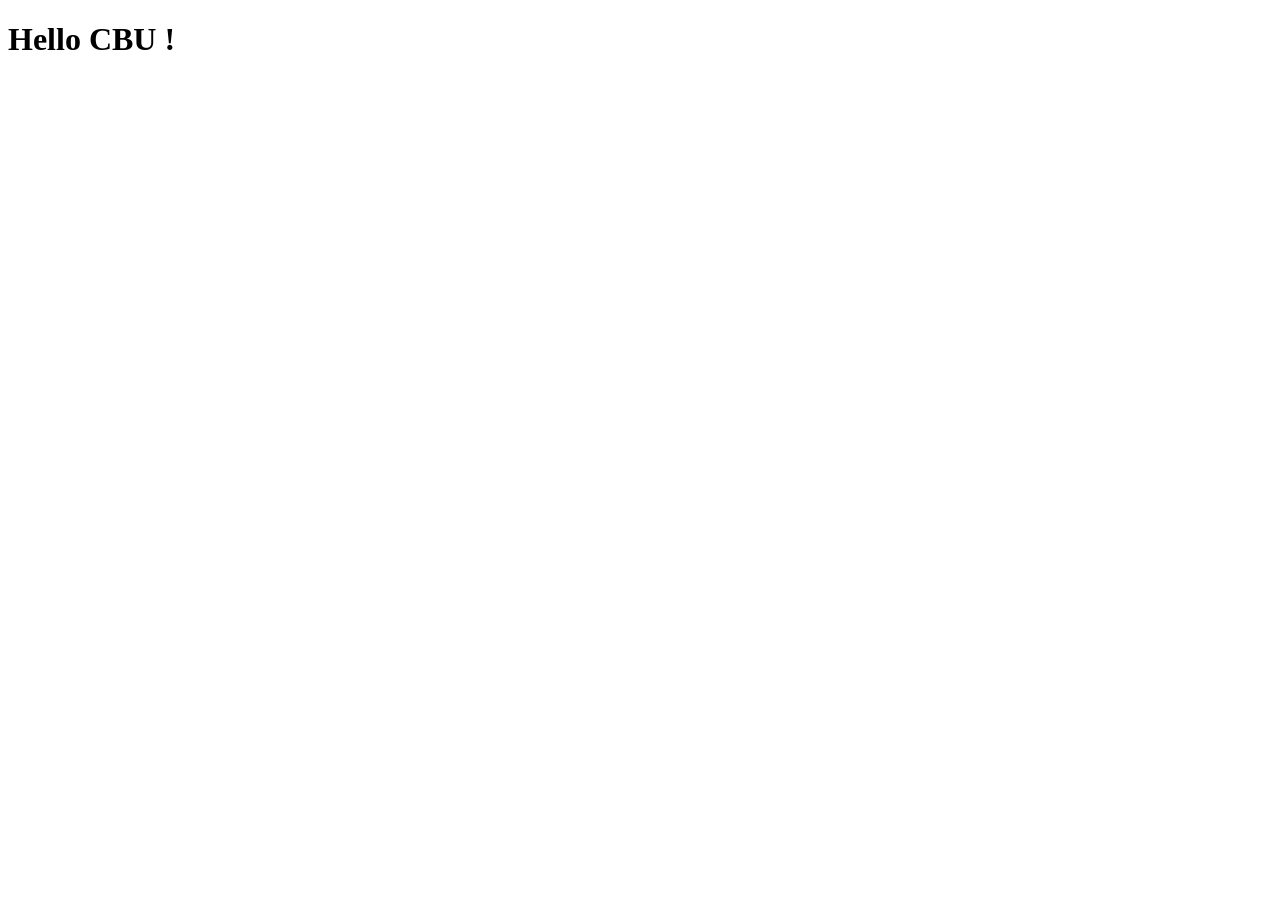
==== index.html @ d1c58624 "Add Week 1 lab page" ====
<!DOCTYPE html>
<html lang="en">
<head>
    <meta charset="UTF-8">
    <meta name="viewport" content="width=device-width, initial-scale=1.0">
    <title>CS361</title>
</head>
<body>
    <h1> Hello CBU ! </h1>
</body>
</html>
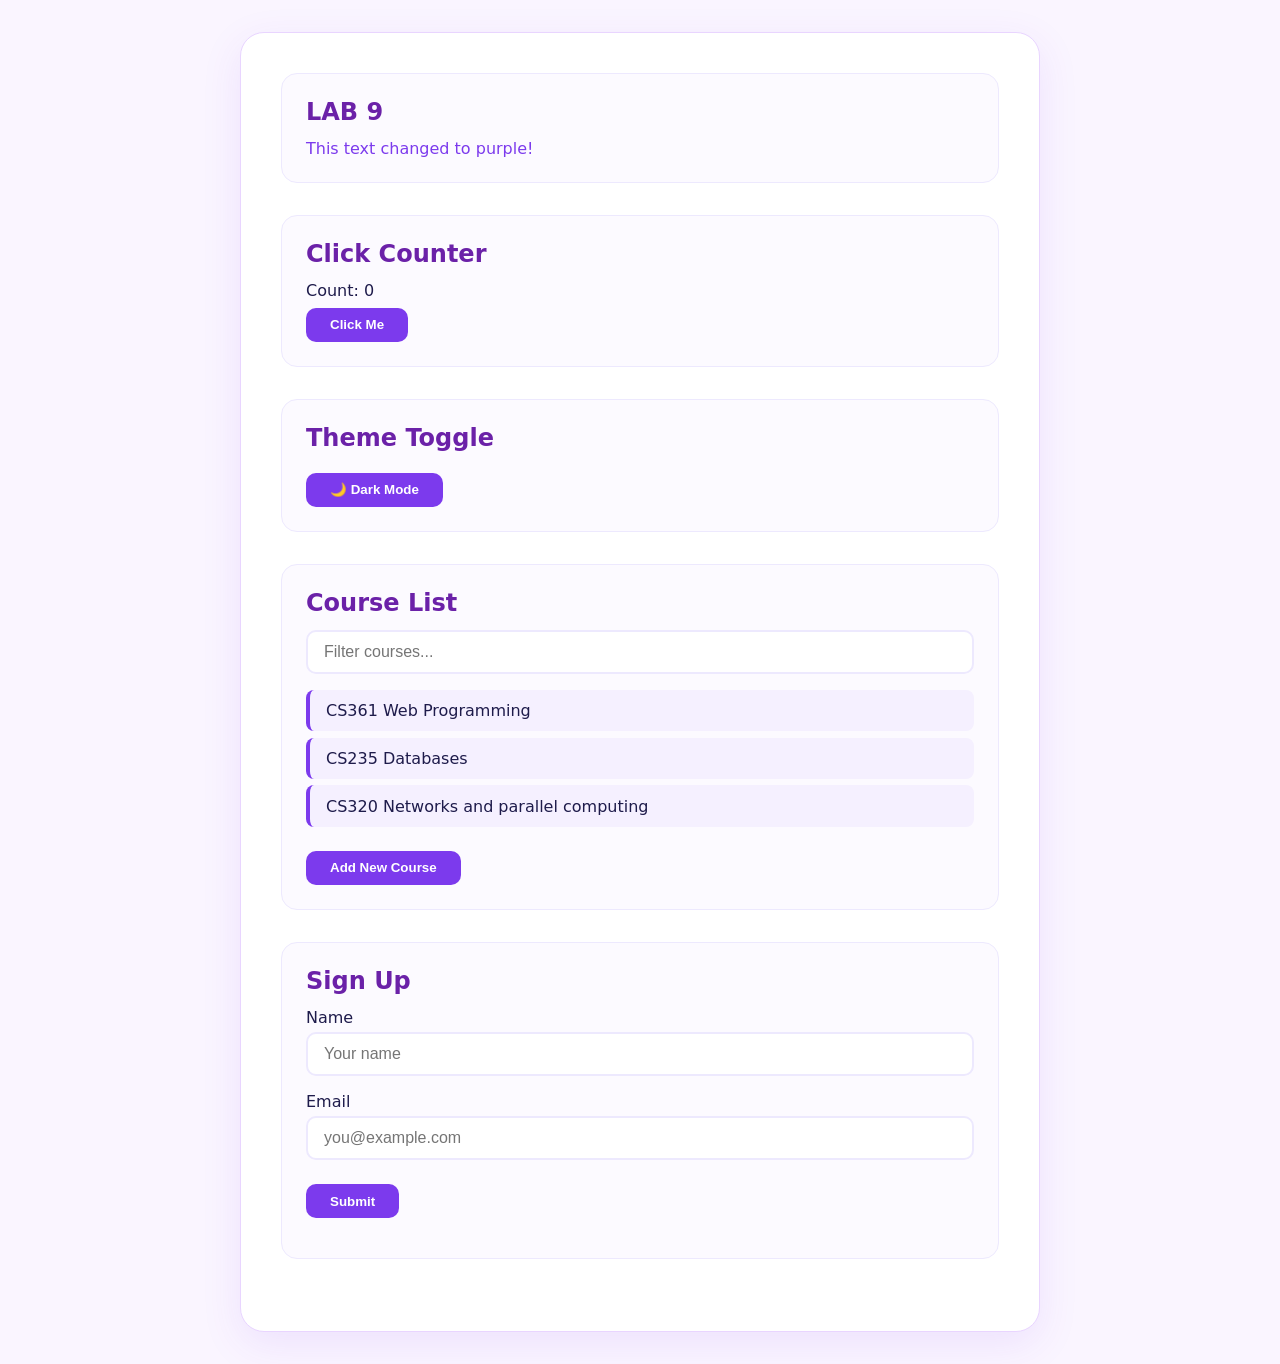
==== commit 202be9a3: "Lab 9" ====
--- a/index.html
+++ b/index.html
@@ -1,11 +1,59 @@
 <!DOCTYPE html>
 <html lang="en">
 <head>
-    <meta charset="UTF-8">
-    <meta name="viewport" content="width=device-width, initial-scale=1.0">
-    <title>CS361</title>
+    <meta charset="UTF-8" />
+    <meta name="viewport" content="width=device-width, initial-scale=1.0" />
+    <title>Lab 9</title>
+    <link rel="stylesheet" href="style.css" />
 </head>
 <body>
-    <h1> Hello CBU ! </h1>
+    <div class="container">
+
+        <!-- TASK 1: Grab & Change  -->
+        <section>
+            <h1 id="main-heading">Original Heading</h1>
+            <p id="main-paragraph">This text will change color.</p>
+        </section>
+
+        <!-- TASK 2: Click Counter  -->
+        <section>
+            <h2>Click Counter</h2>
+            <p>Count: <span id="count-display">0</span></p>
+            <button id="count-btn" class="btn-primary">Click Me</button>
+        </section>
+
+        <!--  TASK 3: Toggle Theme  -->
+        <section>
+            <h2>Theme Toggle</h2>
+            <button id="theme-btn" class="btn-primary">🌙 Dark Mode</button>
+        </section>
+
+        <!-- TASK 4 & 5: List & Live Filter -->
+        <section>
+            <h2>Course List</h2>
+            <input type="text" id="filter-input" placeholder="Filter courses..." />
+            <ul id="course-list"></ul>
+            <button id="add-course-btn" class="btn-primary">Add New Course</button>
+        </section>
+
+        <!--TASK 6: Validate Form  -->
+        <section>
+            <h2>Sign Up</h2>
+            <form id="signup-form">
+                <div class="form-group">
+                    <label for="name">Name</label>
+                    <input type="text" id="name" placeholder="Your name" />
+                </div>
+                <div class="form-group">
+                    <label for="email">Email</label>
+                    <input type="email" id="email" placeholder="you@example.com" />
+                </div>
+                <button type="submit" class="btn-primary">Submit</button>
+                <p id="form-message"></p>
+            </form>
+        </section>
+
+    </div>
+    <script src="script.js"></script>
 </body>
 </html>
--- a/style.css
+++ b/style.css
@@ -0,0 +1,142 @@
+* {
+    margin: 0;
+    padding: 0;
+    box-sizing: border-box;
+}
+body {
+    font-family: system-ui, sans-serif;
+    background: #faf5ff; /* very light purple */
+    color: #1e1b4b;
+    padding: 2rem 1rem;
+    transition: background 0.3s, color 0.3s;
+}
+
+/*  DARK MODE STYLES (Task 3)  */
+body.dark {
+    background: #1e1b4b; 
+    color: #ede9fe;
+}
+body.dark .container {
+    background: #2e2a5e;
+    border-color: #5b21b6;
+}
+body.dark .card,
+body.dark section {
+    background: #3b3770;
+    border-color: #6d28d9;
+}
+body.dark .btn-primary {
+    background: #8b5cf6;
+}
+body.dark .btn-primary:hover {
+    background: #a78bfa;
+}
+body.dark input {
+    background: #4c488a;
+    color: #fff;
+    border-color: #7c3aed;
+}
+body.dark input::placeholder {
+    color: #c4b5fd;
+}
+body.dark #course-list li {
+    background: #4c488a;
+    color: #ede9fe;
+}
+body.dark .cart-item {
+    background: #4c488a;
+}
+/* Container */
+.container {
+    max-width: 800px;
+    margin: 0 auto;
+    background: #ffffff;
+    padding: 2.5rem;
+    border-radius: 24px;
+    border: 1px solid #e9d5ff;
+    box-shadow: 0 12px 40px rgba(124, 58, 237, 0.10);
+    transition: background 0.3s, border 0.3s;
+}
+section {
+    background: #fcfaff;
+    padding: 1.5rem;
+    border-radius: 16px;
+    margin-bottom: 2rem;
+    border: 1px solid #ede9fe;
+    transition: background 0.3s, border 0.3s;
+}
+h1,
+h2 {
+    color: #6b21a8;
+    margin-bottom: 0.8rem;
+}
+body.dark h1,
+body.dark h2 {
+    color: #c4b5fd;
+}
+/* Buttons  */
+.btn-primary {
+    background: #7c3aed;
+    color: #fff;
+    border: none;
+    padding: 0.6rem 1.5rem;
+    border-radius: 10px;
+    font-weight: 600;
+    cursor: pointer;
+    transition: 0.2s;
+    margin-top: 0.5rem;
+}
+.btn-primary:hover {
+    background: #5b21b6;
+    transform: translateY(-1px);
+}
+/*  Inputs  */
+input[type="text"],
+input[type="email"] {
+    width: 100%;
+    padding: 0.7rem 1rem;
+    border: 2px solid #ede9fe;
+    border-radius: 10px;
+    font-size: 1rem;
+    transition: 0.2s;
+    background: #fff;
+}
+input:focus {
+    border-color: #7c3aed;
+    outline: none;
+    box-shadow: 0 0 0 4px rgba(124, 58, 237, 0.15);
+}
+.form-group {
+    margin-bottom: 1rem;
+}
+.form-group label {
+    display: block;
+    font-weight: 500;
+    margin-bottom: 0.3rem;
+}
+/* Course List (Task 4 & 5)  */
+#course-list {
+    list-style: none;
+    margin: 1rem 0;
+    padding: 0;
+}
+#course-list li {
+    background: #f5f0ff;
+    padding: 0.7rem 1rem;
+    border-radius: 8px;
+    margin-bottom: 0.4rem;
+    border-left: 4px solid #7c3aed;
+    font-weight: 500;
+    transition: 0.2s;
+}
+/* Form Message (Task 6) */
+#form-message {
+    margin-top: 1rem;
+    font-weight: 600;
+}
+.error {
+    color: #dc2626;
+}
+.success {
+    color: #16a34a;
+}
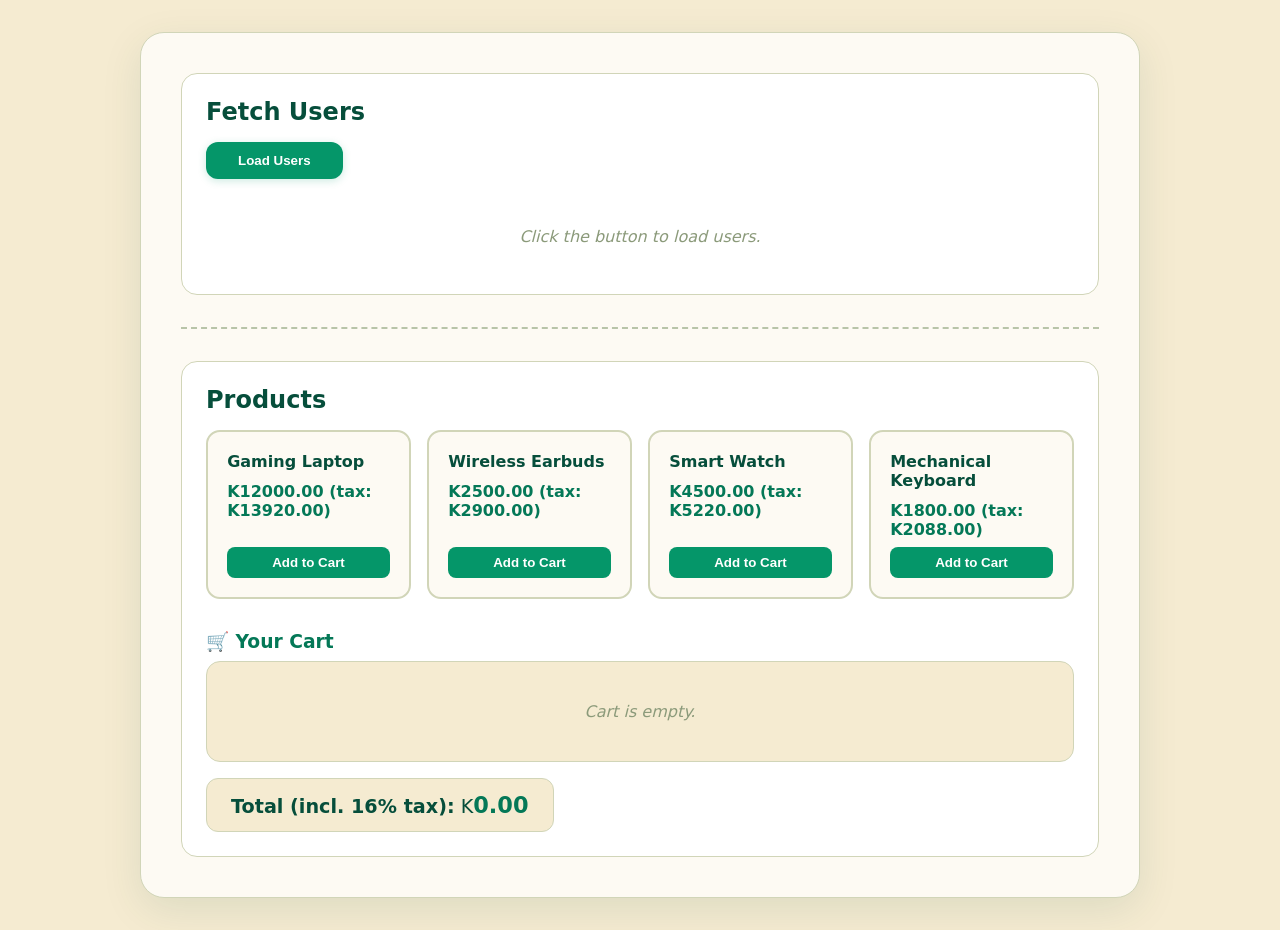
==== commit dc8d157e: "Lab 10" ====
--- a/index.html
+++ b/index.html
@@ -3,57 +3,37 @@
 <head>
     <meta charset="UTF-8" />
     <meta name="viewport" content="width=device-width, initial-scale=1.0" />
-    <title>Lab 9</title>
+    <title>Lab 10 </title>
     <link rel="stylesheet" href="style.css" />
 </head>
 <body>
     <div class="container">
 
-        <!-- TASK 1: Grab & Change  -->
+        <!-- TASK 1 & 4: Fetch Users  -->
         <section>
-            <h1 id="main-heading">Original Heading</h1>
-            <p id="main-paragraph">This text will change color.</p>
+            <h2> Fetch Users</h2>
+            <button id="fetch-btn" class="btn-primary">Load Users</button>
+            <div id="user-cards" class="card-grid">
+                <p class="placeholder">Click the button to load users.</p>
+            </div>
         </section>
 
-        <!-- TASK 2: Click Counter  -->
+        <hr />
+
         <section>
-            <h2>Click Counter</h2>
-            <p>Count: <span id="count-display">0</span></p>
-            <button id="count-btn" class="btn-primary">Click Me</button>
-        </section>
+            <h2> Products</h2>
+            <div id="product-list" class="card-grid"></div>
 
-        <!--  TASK 3: Toggle Theme  -->
-        <section>
-            <h2>Theme Toggle</h2>
-            <button id="theme-btn" class="btn-primary">🌙 Dark Mode</button>
-        </section>
-
-        <!-- TASK 4 & 5: List & Live Filter -->
-        <section>
-            <h2>Course List</h2>
-            <input type="text" id="filter-input" placeholder="Filter courses..." />
-            <ul id="course-list"></ul>
-            <button id="add-course-btn" class="btn-primary">Add New Course</button>
-        </section>
-
-        <!--TASK 6: Validate Form  -->
-        <section>
-            <h2>Sign Up</h2>
-            <form id="signup-form">
-                <div class="form-group">
-                    <label for="name">Name</label>
-                    <input type="text" id="name" placeholder="Your name" />
-                </div>
-                <div class="form-group">
-                    <label for="email">Email</label>
-                    <input type="email" id="email" placeholder="you@example.com" />
-                </div>
-                <button type="submit" class="btn-primary">Submit</button>
-                <p id="form-message"></p>
-            </form>
+            <h3 style="margin-top: 2rem;">🛒 Your Cart</h3>
+            <div id="cart-items">
+                <p class="placeholder">Cart is empty.</p>
+            </div>
+            <p class="total-line">
+                <strong>Total (incl. 16% tax):</strong> K<span id="cart-total">0.00</span>
+            </p>
         </section>
 
     </div>
-    <script src="script.js"></script>
+    <script type="module" src="script.js"></script>
 </body>
 </html>
--- a/style.css
+++ b/style.css
@@ -3,140 +3,187 @@
     padding: 0;
     box-sizing: border-box;
 }
+
 body {
     font-family: system-ui, sans-serif;
-    background: #faf5ff; /* very light purple */
-    color: #1e1b4b;
+    background: #f5ebd1; /*  beige */
+    color: #064e3b;
     padding: 2rem 1rem;
-    transition: background 0.3s, color 0.3s;
 }
 
-/*  DARK MODE STYLES (Task 3)  */
-body.dark {
-    background: #1e1b4b; 
-    color: #ede9fe;
-}
-body.dark .container {
-    background: #2e2a5e;
-    border-color: #5b21b6;
-}
-body.dark .card,
-body.dark section {
-    background: #3b3770;
-    border-color: #6d28d9;
-}
-body.dark .btn-primary {
-    background: #8b5cf6;
-}
-body.dark .btn-primary:hover {
-    background: #a78bfa;
-}
-body.dark input {
-    background: #4c488a;
-    color: #fff;
-    border-color: #7c3aed;
-}
-body.dark input::placeholder {
-    color: #c4b5fd;
-}
-body.dark #course-list li {
-    background: #4c488a;
-    color: #ede9fe;
-}
-body.dark .cart-item {
-    background: #4c488a;
-}
-/* Container */
 .container {
-    max-width: 800px;
+    max-width: 1000px;
     margin: 0 auto;
-    background: #ffffff;
+    background: #fdfaf3; /* light cream */
     padding: 2.5rem;
     border-radius: 24px;
-    border: 1px solid #e9d5ff;
-    box-shadow: 0 12px 40px rgba(124, 58, 237, 0.10);
-    transition: background 0.3s, border 0.3s;
+    border: 1px solid #d1d5b8;
+    box-shadow: 0 12px 40px rgba(6, 78, 59, 0.10);
 }
+
 section {
-    background: #fcfaff;
+    background: #ffffff;
     padding: 1.5rem;
     border-radius: 16px;
-    margin-bottom: 2rem;
-    border: 1px solid #ede9fe;
-    transition: background 0.3s, border 0.3s;
+    border: 1px solid #d1d5b8;
 }
-h1,
+
+hr {
+    margin: 2rem 0;
+    border: 0;
+    border-top: 2px dashed #b8c4a8;
+}
+
 h2 {
-    color: #6b21a8;
-    margin-bottom: 0.8rem;
+    color: #064e3b;
+    margin-bottom: 1rem;
 }
-body.dark h1,
-body.dark h2 {
-    color: #c4b5fd;
+
+h3 {
+    color: #047857;
+    margin: 1rem 0 0.5rem;
 }
-/* Buttons  */
+
+/* ----- Buttons ----- */
 .btn-primary {
-    background: #7c3aed;
+    background: #059669;
     color: #fff;
     border: none;
-    padding: 0.6rem 1.5rem;
-    border-radius: 10px;
+    padding: 0.7rem 2rem;
+    border-radius: 12px;
     font-weight: 600;
     cursor: pointer;
     transition: 0.2s;
+    box-shadow: 0 2px 8px rgba(5, 150, 105, 0.2);
+    margin-bottom: 1rem;
+}
+
+.btn-primary:hover {
+    background: #047857;
+    transform: translateY(-2px);
+}
+
+/* ----- Cards (Users & Products) ----- */
+.card-grid {
+    display: grid;
+    grid-template-columns: repeat(auto-fill, minmax(200px, 1fr));
+    gap: 1rem;
     margin-top: 0.5rem;
 }
-.btn-primary:hover {
-    background: #5b21b6;
-    transform: translateY(-1px);
+
+.card {
+    background: #fdfaf3;
+    padding: 1.2rem;
+    border-radius: 14px;
+    border: 2px solid #d1d5b8;
+    transition: 0.2s;
+    display: flex;
+    flex-direction: column;
 }
-/*  Inputs  */
-input[type="text"],
-input[type="email"] {
-    width: 100%;
-    padding: 0.7rem 1rem;
-    border: 2px solid #ede9fe;
+
+.card:hover {
+    border-color: #10b981;
+    box-shadow: 0 8px 24px rgba(16, 185, 129, 0.08);
+}
+
+.card h4 {
+    color: #064e3b;
+    margin-bottom: 0.2rem;
+}
+
+.card .email {
+    color: #6b7a5e;
+    font-size: 0.9rem;
+    word-break: break-all;
+}
+
+.card .price {
+    font-weight: 600;
+    color: #047857;
+    margin: 0.5rem 0;
+}
+
+.card .btn-sm {
+    background: #059669;
+    color: #fff;
+    border: none;
+    padding: 0.5rem;
+    border-radius: 8px;
+    font-weight: 600;
+    cursor: pointer;
+    transition: 0.2s;
+    margin-top: auto;
+}
+
+.card .btn-sm:hover {
+    background: #047857;
+}
+
+/* ----- Cart ----- */
+#cart-items {
+    background: #f5ebd1;
+    padding: 1rem;
+    border-radius: 14px;
+    border: 1px solid #d1d5b8;
+    min-height: 60px;
+    margin: 0.5rem 0 1rem;
+}
+
+.cart-item {
+    background: #ffffff;
+    padding: 0.6rem 1rem;
     border-radius: 10px;
-    font-size: 1rem;
-    transition: 0.2s;
-    background: #fff;
+    margin-bottom: 0.4rem;
+    display: flex;
+    justify-content: space-between;
+    border-left: 6px solid #10b981;
+    font-weight: 500;
 }
-input:focus {
-    border-color: #7c3aed;
-    outline: none;
-    box-shadow: 0 0 0 4px rgba(124, 58, 237, 0.15);
+
+.cart-item span:last-child {
+    color: #047857;
+    font-weight: 700;
 }
-.form-group {
-    margin-bottom: 1rem;
+
+.total-line {
+    font-size: 1.2rem;
+    background: #f5ebd1;
+    padding: 0.8rem 1.5rem;
+    border-radius: 12px;
+    border: 1px solid #d1d5b8;
+    display: inline-block;
 }
-.form-group label {
-    display: block;
+
+#cart-total {
+    font-weight: 800;
+    color: #047857;
+    font-size: 1.4rem;
+}
+
+/* ----- States ----- */
+.placeholder {
+    color: #8b9a7a;
+    font-style: italic;
+    text-align: center;
+    padding: 1.5rem 0;
+    grid-column: 1 / -1;
+}
+
+.loading {
+    color: #059669;
     font-weight: 500;
-    margin-bottom: 0.3rem;
+    grid-column: 1 / -1;
+    text-align: center;
+    padding: 1.5rem 0;
 }
-/* Course List (Task 4 & 5)  */
-#course-list {
-    list-style: none;
-    margin: 1rem 0;
-    padding: 0;
-}
-#course-list li {
-    background: #f5f0ff;
-    padding: 0.7rem 1rem;
-    border-radius: 8px;
-    margin-bottom: 0.4rem;
-    border-left: 4px solid #7c3aed;
+
+.error-msg {
+    color: #991b1b;
+    background: #fef2f2;
+    padding: 1rem;
+    border-radius: 10px;
+    border-left: 6px solid #dc2626;
+    grid-column: 1 / -1;
+    text-align: center;
     font-weight: 500;
-    transition: 0.2s;
-}
-/* Form Message (Task 6) */
-#form-message {
-    margin-top: 1rem;
-    font-weight: 600;
-}
-.error {
-    color: #dc2626;
-}
-.success {
-    color: #16a34a;
 }
